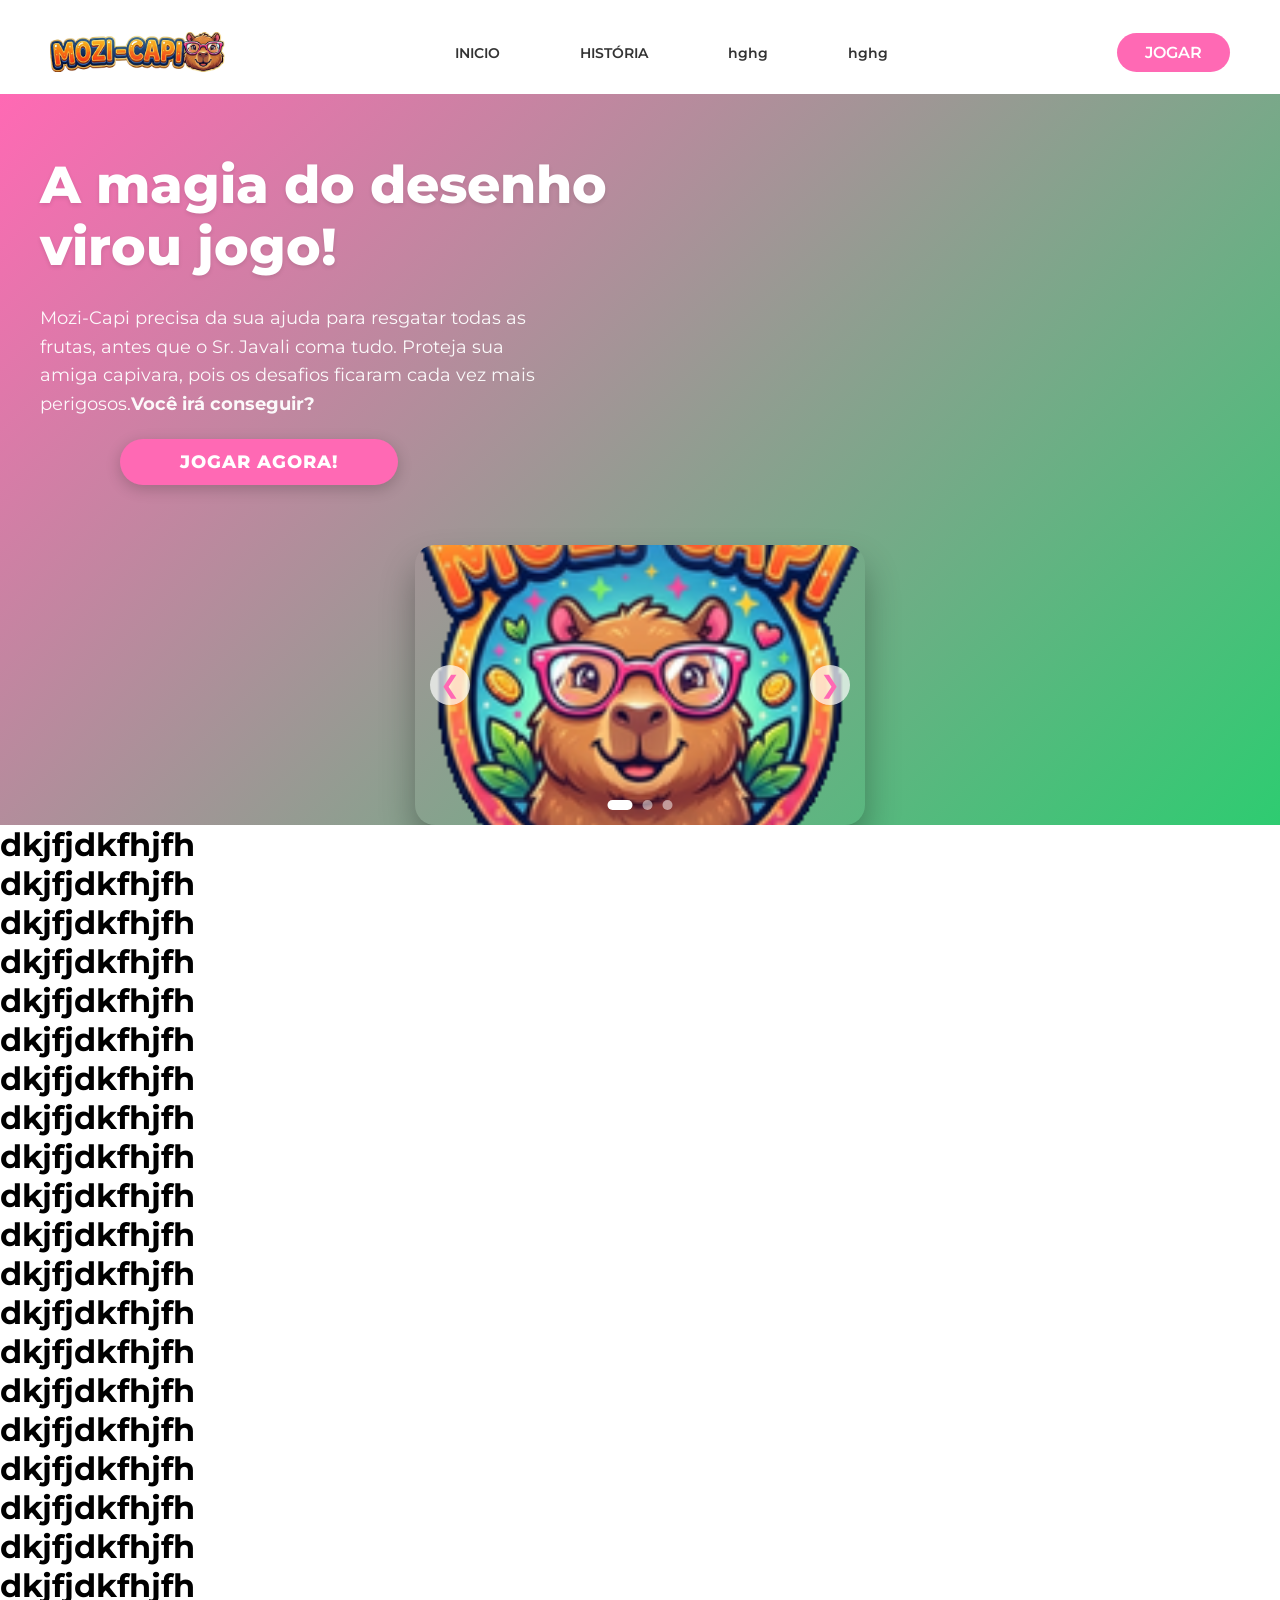
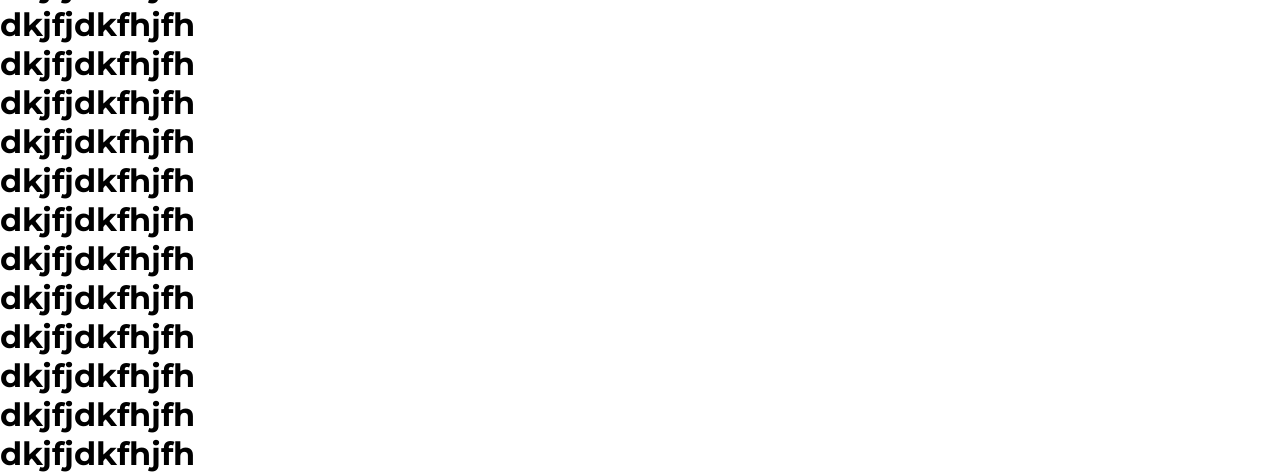
==== index.html @ fa548cd0 "Add files via upload" ====
<!DOCTYPE html>
<html lang="pt-br">
    <head>
        <title>Mozi-Capi</title>
        <meta charset="utf-8">
        <link rel="icon" href="img/Animation 1.png">
        <link rel="stylesheet" href="style.css">
        <meta name="viewport" content="width=device-width">
        <link rel="preconnect" href="https://fonts.googleapis.com">
        <link rel="preconnect" href="https://fonts.gstatic.com" crossorigin>
        <link href="https://fonts.googleapis.com/css2?family=Montserrat:ital,wght@0,100..900;1,100..900&display=swap" rel="stylesheet">
    </head>
        <body>
        <div class="header-wrapper" id="header-wrapper">
            <header class="header">
                <div class="header-container">
                    <a href="index.html" class="logo">   
                        <img src="img/Animation 2.png" alt="logo">
                    </a>
                    <nav class="menu">
                        <ul>
                            <li><a href="index.html">INICIO</a></li>
                            <li><a href="historia.html">HISTÓRIA</a></li>
                            <li><a href="#">hghg</a></li>
                            <li><a href="#">hghg</a></li>
                        </ul>
                    </nav>
                    <div class="header-buttons">
                        <a href="#" class="botao-jogar">JOGAR</a>
                    </div>
                </div>
            </header>
        </div>   
        <section class="hero-background">
            <div class="hero-container">
                <div class="hero-content">
                    <h1 class="hero-title">A magia do desenho<br>virou jogo!</h1>
                    <p class="hero-subtitle">Mozi-Capi precisa da sua ajuda para resgatar todas as
                        <br>frutas, antes que o Sr. Javali coma tudo. Proteja sua
                        <br>amiga capivara, pois os desafios ficaram cada vez mais
                        <br>perigosos.<strong>Você irá conseguir?</strong> 
                    </p>
                    <div class="hero-button-wrapper">
                        <a href="#" class="hero-button">JOGAR AGORA!</a>
                    </div>
                </div>
            </div>
            <div class="hero-carousel">
                <div class="carousel-container">
                    <div class="carousel-slides">
                        <div class="carousel-slide">
                            <img src="img/Animation 1.png" alt="Mozi-Capi aventura 1">
                        </div>
                        <div class="carousel-slide">
                            <img src="img/Animation 2.png" alt="Mozi-Capi aventura 2">
                        </div>
                        <div class="carousel-slide">
                            <img src="img/Animation 1.png" alt="Mozi-Capi aventura 3">
                        </div>
                    </div> 
                <button class="carousel-btn prev-btn">❮</button>
                <button class="carousel-btn next-btn">❯</button>
                <div class="carousel-dots">
                    <span class="dot active"></span>
                    <span class="dot"></span>
                    <span class="dot"></span>
                </div>
            </div>
        </div>
    </div>  
</section>
        <script>
            window.addEventListener('scroll', function() {
                const header = document.getElementById('header-wrapper');
                if(window.scrollY > 50) {
                    header.classList.remove('header-transparent');
                    header.classList.add('header-scrolled');
                } else {
                    header.classList.remove('header-scrolled');
                    header.classList.add('header-transparent');
                }
            });
        </script>
        <h1>dkjfjdkfhjfh</h1>
        <h1>dkjfjdkfhjfh</h1>
        <h1>dkjfjdkfhjfh</h1>
        <h1>dkjfjdkfhjfh</h1>
        <h1>dkjfjdkfhjfh</h1>
        <h1>dkjfjdkfhjfh</h1>
        <h1>dkjfjdkfhjfh</h1>
        <h1>dkjfjdkfhjfh</h1>
        <h1>dkjfjdkfhjfh</h1>
        <h1>dkjfjdkfhjfh</h1>
        <h1>dkjfjdkfhjfh</h1>
        <h1>dkjfjdkfhjfh</h1>
        <h1>dkjfjdkfhjfh</h1>
        <h1>dkjfjdkfhjfh</h1>
        <h1>dkjfjdkfhjfh</h1>
        <h1>dkjfjdkfhjfh</h1>
        <h1>dkjfjdkfhjfh</h1>
        <h1>dkjfjdkfhjfh</h1>
        <h1>dkjfjdkfhjfh</h1>
        <h1>dkjfjdkfhjfh</h1>
        <h1>dkjfjdkfhjfh</h1>
        <h1>dkjfjdkfhjfh</h1>
        <h1>dkjfjdkfhjfh</h1>
        <h1>dkjfjdkfhjfh</h1>
        <h1>dkjfjdkfhjfh</h1>
        <h1>dkjfjdkfhjfh</h1>
        <h1>dkjfjdkfhjfh</h1>
        <h1>dkjfjdkfhjfh</h1>
        <h1>dkjfjdkfhjfh</h1>
        <h1>dkjfjdkfhjfh</h1>
        <h1>dkjfjdkfhjfh</h1>
        <h1>dkjfjdkfhjfh</h1>
        <script src="script.js"></script>
    </body>
</html>
---- style.css ----
* {
    margin: 0;
    padding: 0;
    box-sizing: border-box;
}

body {
    background-color: rgb(255, 255, 255);
    font-family: Montserrat, sans-serif;
}

.header-wrapper {
    padding: 0px 20px;
    position: sticky;
    top: 20px;
    z-index: 100;
    margin-bottom: 0;
}

.header-transparent .header {
    background-color: rgba(255, 255, 255, 0.9);
    box-shadow: none;
    transition: all 0.3s ease;
}

.header-scrolled .header {
    background-color: rgba(255, 255, 255, 0.849);  
    box-shadow: 0 4px 20px rgba(0, 0, 0, 0.1);
    transition: all 0.3s ease;
}

.header {
    background: rgba(255, 255, 255, 0.901);
    border-radius: 60px;
    box-shadow: 0 4px 20px rgba(0, 0, 0, 0.08);
    padding: 12px 30px;
    max-width: 1300px;
    margin: 0 auto;
}

.header-container {
    display: flex;
    justify-content: space-between;
    align-items: center;
    gap: 1rem;
}

.logo img {
    height: 40px;
    width: auto;
    display: block;
}

.menu ul {
    display: flex;
    list-style: none;
    gap: 5rem;
    margin: 0;
    padding: 0;
}

.menu a {
    text-decoration: none;
    color: #333;
    font-weight: 600;
    font-size: 14px;
    transition: color 0.2s;
    white-space: nowrap;
}

.menu a:hover {
    color: #ff69b4;
}

.botao-jogar {
    text-decoration: none;
    background-color: #ff69b4;
    color: white;
    padding: 10px 28px;
    border-radius: 40px;
    font-weight: 600;
    display: inline-block;
    transition: all 0.3s cubic-bezier(0.68, -0.55, 0.265, 1.55);
}

.botao-jogar:hover {
    transform: scale(1.15);
    background-color: #2ecc71;
    box-shadow: 0 8px 25px rgba(108, 59, 154, 0.5);
    cursor: pointer;
}

.botao-jogar:active {
    transform: scale(1.3);
}

.hero-background {
    position: relative;
    background: linear-gradient(135deg, #ff69b4 0%, #2ecc71 100%);
    min-height: 550px;
    width: 100%;
    margin-top: 30px;
    overflow: hidden;
}

.hero-container {
    display: flex;
    flex-direction: row;
    align-items: center;
    justify-content: space-between;
    max-width: 1300px;
    margin: 0 auto;
    padding: 60px 40px;
    gap: 50px;
}

.hero-content {
    flex: 1;
    text-align: left;
    color: white;
    min-width: 300px;
}

.hero-title {
    font-size: 52px;
    font-weight: 800;
    line-height: 1.2;
    margin-bottom: 25px;
    text-shadow: 0 2px 4px rgba(0,0,0,0.1);
}

.hero-subtitle {
    font-size: 18px;
    line-height: 1.6;
    margin-bottom: 5px;
    opacity: 0.95;
    font-weight: 400;
    max-width: 800px;
}

.hero-button-wrapper {
    margin-top: 20px;
    margin-left: 80px;
    text-align: left;
}

.hero-button {
    display: inline-block;
    background-color: #ff69b4;
    color: #ffffff;
    text-decoration: none;
    padding: 12px 60px;
    border-radius: 50px;
    font-weight: 800;
    font-size: 18px;
    letter-spacing: 1px;
    transition: all 0.3s ease;
    box-shadow: 0 4px 15px rgba(0,0,0,0.2);
    text-transform: uppercase;
    text-align: center;
    width: auto;
    max-width: 550px; 
}

.hero-button:hover {
    transform: scale(1.05);
    background-color: #2ecc71;
    color: white;
    box-shadow: 0 8px 25px rgba(0,0,0,0.25);
}

.hero-carousel {
    flex: 1;
    min-width: 350px;
    position: relative;
    display: flex;
    justify-content: center;
}

.carousel-container {
    position: relative;
    width: 100%;
    max-width: 450px;
    border-radius: 20px;
    overflow: hidden;
    box-shadow: 0 20px 35px rgba(0,0,0,0.3);
}

.carousel-slides {
    display: flex;
    transition: transform 0.5s ease-in-out;
}

.carousel-slide {
    min-width: 100%;
    flex-shrink: 0;
}

.carousel-slide img {
    width: 100%;
    height: 280px;
    object-fit: cover;
    display: block;
}

.carousel-btn {
    position: absolute;
    top: 50%;
    transform: translateY(-50%);
    background-color: rgba(255,255,255,0.7);
    color: #ff69b4;
    border: none;
    width: 40px;
    height: 40px;
    border-radius: 50%;
    font-size: 24px;
    cursor: pointer;
    transition: all 0.3s ease;
    z-index: 10;
}

.carousel-btn:hover {
    background-color: white;
    transform: translateY(-50%) scale(1.1);
}

.prev-btn {
    left: 15px;
}

.next-btn {
    right: 15px;
}

.carousel-dots {
    position: absolute;
    bottom: 15px;
    left: 50%;
    transform: translateX(-50%);
    display: flex;
    gap: 10px;
    z-index: 10;
}

.dot {
    width: 10px;
    height: 10px;
    border-radius: 50%;
    background-color: rgba(255,255,255,0.5);
    cursor: pointer;
    transition: all 0.3s ease;
}

.dot.active {
    background-color: white;
    width: 25px;
    border-radius: 10px;
}

.dot:hover {
    background-color: rgba(255,255,255,0.9);
}

@media (max-width: 900px) {
    .hero-container {
        flex-direction: column;
        text-align: center;
        padding: 40px 20px;
    }
    
    .hero-content {
        text-align: center;
    }
    
    .hero-button-wrapper {
        text-align: center;
    }
    
    .hero-carousel {
        width: 100%;
    }
    
    .carousel-container {
        max-width: 100%;
    }
    
    .hero-title {
        font-size: 32px;
    }
}
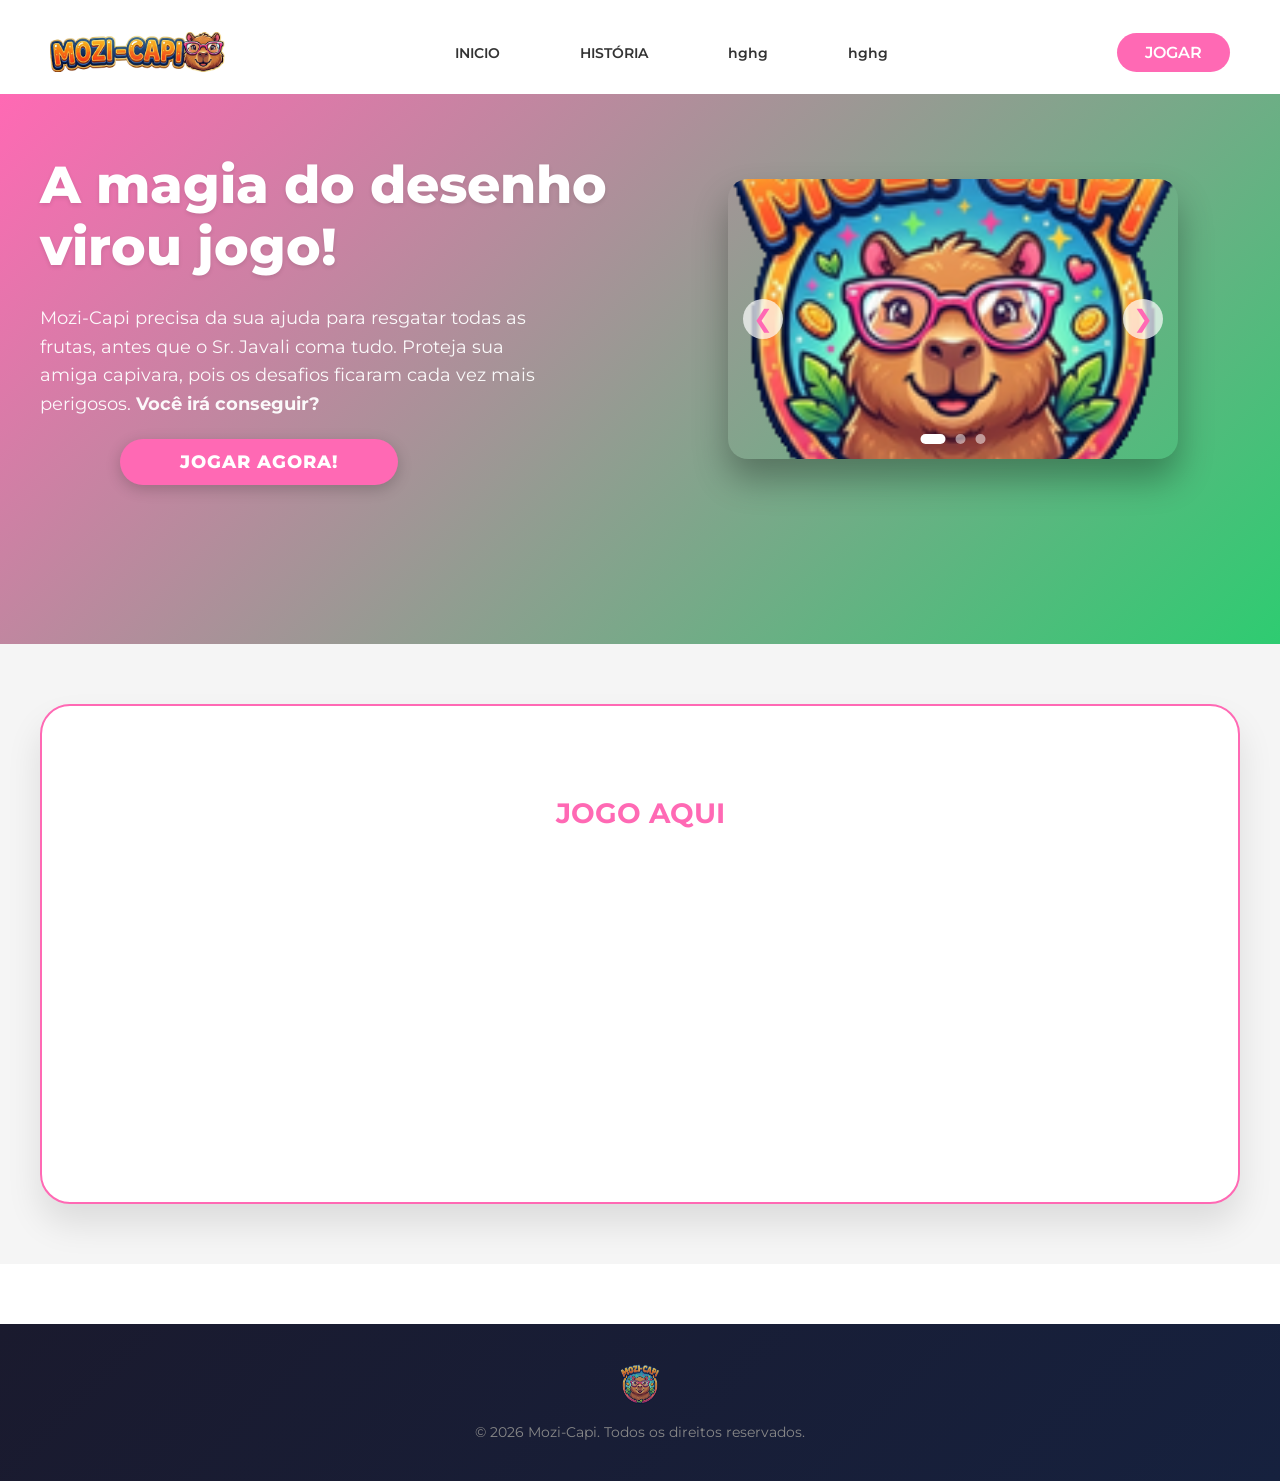
==== commit 065eae9c: "Add files via upload" ====
--- a/index.html
+++ b/index.html
@@ -1,50 +1,52 @@
 <!DOCTYPE html>
 <html lang="pt-br">
-    <head>
-        <title>Mozi-Capi</title>
-        <meta charset="utf-8">
-        <link rel="icon" href="img/Animation 1.png">
-        <link rel="stylesheet" href="style.css">
-        <meta name="viewport" content="width=device-width">
-        <link rel="preconnect" href="https://fonts.googleapis.com">
-        <link rel="preconnect" href="https://fonts.gstatic.com" crossorigin>
-        <link href="https://fonts.googleapis.com/css2?family=Montserrat:ital,wght@0,100..900;1,100..900&display=swap" rel="stylesheet">
-    </head>
-        <body>
-        <div class="header-wrapper" id="header-wrapper">
-            <header class="header">
-                <div class="header-container">
-                    <a href="index.html" class="logo">   
-                        <img src="img/Animation 2.png" alt="logo">
-                    </a>
-                    <nav class="menu">
-                        <ul>
-                            <li><a href="index.html">INICIO</a></li>
-                            <li><a href="historia.html">HISTÓRIA</a></li>
-                            <li><a href="#">hghg</a></li>
-                            <li><a href="#">hghg</a></li>
-                        </ul>
-                    </nav>
-                    <div class="header-buttons">
-                        <a href="#" class="botao-jogar">JOGAR</a>
-                    </div>
-                </div>
-            </header>
-        </div>   
-        <section class="hero-background">
-            <div class="hero-container">
-                <div class="hero-content">
-                    <h1 class="hero-title">A magia do desenho<br>virou jogo!</h1>
-                    <p class="hero-subtitle">Mozi-Capi precisa da sua ajuda para resgatar todas as
-                        <br>frutas, antes que o Sr. Javali coma tudo. Proteja sua
-                        <br>amiga capivara, pois os desafios ficaram cada vez mais
-                        <br>perigosos.<strong>Você irá conseguir?</strong> 
-                    </p>
-                    <div class="hero-button-wrapper">
-                        <a href="#" class="hero-button">JOGAR AGORA!</a>
-                    </div>
+<head>
+    <title>Mozi-Capi</title>
+    <meta charset="utf-8">
+    <link rel="icon" href="img/Animation 1.png">
+    <link rel="stylesheet" href="style.css">
+    <meta name="viewport" content="width=device-width, initial-scale=1.0">
+    <link rel="preconnect" href="https://fonts.googleapis.com">
+    <link rel="preconnect" href="https://fonts.gstatic.com" crossorigin>
+    <link href="https://fonts.googleapis.com/css2?family=Montserrat:ital,wght@0,100..900;1,100..900&display=swap" rel="stylesheet">
+</head>
+<body>
+    <div class="header-wrapper" id="header-wrapper">
+        <header class="header">
+            <div class="header-container">
+                <a href="index.html" class="logo">   
+                    <img src="img/Animation 2.png" alt="logo">
+                </a>
+                <nav class="menu">
+                    <ul>
+                        <li><a href="index.html">INICIO</a></li>
+                        <li><a href="historia.html">HISTÓRIA</a></li>
+                        <li><a href="#">hghg</a></li>
+                        <li><a href="#">hghg</a></li>
+                    </ul>
+                </nav>
+                <div class="header-buttons">
+                    <a href="#" class="botao-jogar">JOGAR</a>
                 </div>
             </div>
+        </header>
+    </div>   
+
+    <section class="hero-background">
+        <div class="hero-container">
+            <div class="hero-content">
+                <h1 class="hero-title">A magia do desenho<br>virou jogo!</h1>
+                <p class="hero-subtitle">
+                    Mozi-Capi precisa da sua ajuda para resgatar todas as
+                    <br>frutas, antes que o Sr. Javali coma tudo. Proteja sua
+                    <br>amiga capivara, pois os desafios ficaram cada vez mais
+                    <br>perigosos. <strong>Você irá conseguir?</strong>
+                </p>
+                <div class="hero-button-wrapper">
+                    <a href="#" class="hero-button">JOGAR AGORA!</a>
+                </div>
+            </div>
+
             <div class="hero-carousel">
                 <div class="carousel-container">
                     <div class="carousel-slides">
@@ -57,62 +59,89 @@
                         <div class="carousel-slide">
                             <img src="img/Animation 1.png" alt="Mozi-Capi aventura 3">
                         </div>
-                    </div> 
-                <button class="carousel-btn prev-btn">❮</button>
-                <button class="carousel-btn next-btn">❯</button>
-                <div class="carousel-dots">
-                    <span class="dot active"></span>
-                    <span class="dot"></span>
-                    <span class="dot"></span>
+                    </div>
+                    <button class="carousel-btn prev-btn">❮</button>
+                    <button class="carousel-btn next-btn">❯</button>
+                    <div class="carousel-dots">
+                        <span class="dot active"></span>
+                        <span class="dot"></span>
+                        <span class="dot"></span>
+                    </div>
                 </div>
             </div>
         </div>
-    </div>  
+    </section>
+
+<section class="quadrado-container">
+    <div class="quadrado">
+        <div class="quadrado-content">
+            <h2 class="quadrado-titulo">JOGO AQUI</h2>
+        </div>
+    </div>
 </section>
-        <script>
-            window.addEventListener('scroll', function() {
-                const header = document.getElementById('header-wrapper');
-                if(window.scrollY > 50) {
-                    header.classList.remove('header-transparent');
-                    header.classList.add('header-scrolled');
-                } else {
-                    header.classList.remove('header-scrolled');
-                    header.classList.add('header-transparent');
-                }
+
+    <script>
+
+        window.addEventListener('scroll', function() {
+            const header = document.getElementById('header-wrapper');
+            if(window.scrollY > 50) {
+                header.classList.remove('header-transparent');
+                header.classList.add('header-scrolled');
+            } else {
+                header.classList.remove('header-scrolled');
+                header.classList.add('header-transparent');
+            }
+        });
+
+        const slides = document.querySelector('.carousel-slides');
+        const slideImages = document.querySelectorAll('.carousel-slide');
+        const prevBtn = document.querySelector('.prev-btn');
+        const nextBtn = document.querySelector('.next-btn');
+        const dots = document.querySelectorAll('.dot');
+        
+        let currentIndex = 0;
+        const totalSlides = slideImages.length;
+        
+        function updateCarousel() {
+            if(slides) {
+                slides.style.transform = `translateX(-${currentIndex * 100}%)`;
+            }
+            dots.forEach((dot, index) => {
+                dot.classList.toggle('active', index === currentIndex);
             });
-        </script>
-        <h1>dkjfjdkfhjfh</h1>
-        <h1>dkjfjdkfhjfh</h1>
-        <h1>dkjfjdkfhjfh</h1>
-        <h1>dkjfjdkfhjfh</h1>
-        <h1>dkjfjdkfhjfh</h1>
-        <h1>dkjfjdkfhjfh</h1>
-        <h1>dkjfjdkfhjfh</h1>
-        <h1>dkjfjdkfhjfh</h1>
-        <h1>dkjfjdkfhjfh</h1>
-        <h1>dkjfjdkfhjfh</h1>
-        <h1>dkjfjdkfhjfh</h1>
-        <h1>dkjfjdkfhjfh</h1>
-        <h1>dkjfjdkfhjfh</h1>
-        <h1>dkjfjdkfhjfh</h1>
-        <h1>dkjfjdkfhjfh</h1>
-        <h1>dkjfjdkfhjfh</h1>
-        <h1>dkjfjdkfhjfh</h1>
-        <h1>dkjfjdkfhjfh</h1>
-        <h1>dkjfjdkfhjfh</h1>
-        <h1>dkjfjdkfhjfh</h1>
-        <h1>dkjfjdkfhjfh</h1>
-        <h1>dkjfjdkfhjfh</h1>
-        <h1>dkjfjdkfhjfh</h1>
-        <h1>dkjfjdkfhjfh</h1>
-        <h1>dkjfjdkfhjfh</h1>
-        <h1>dkjfjdkfhjfh</h1>
-        <h1>dkjfjdkfhjfh</h1>
-        <h1>dkjfjdkfhjfh</h1>
-        <h1>dkjfjdkfhjfh</h1>
-        <h1>dkjfjdkfhjfh</h1>
-        <h1>dkjfjdkfhjfh</h1>
-        <h1>dkjfjdkfhjfh</h1>
-        <script src="script.js"></script>
-    </body>
+        }
+
+        function nextSlide() {
+            currentIndex = (currentIndex + 1) % totalSlides;
+            updateCarousel();
+        }
+        
+        function prevSlide() {
+            currentIndex = (currentIndex - 1 + totalSlides) % totalSlides;
+            updateCarousel();
+        }
+        
+        if (nextBtn && prevBtn) {
+            nextBtn.addEventListener('click', nextSlide);
+            prevBtn.addEventListener('click', prevSlide);
+        }
+        
+        dots.forEach((dot, index) => {
+            dot.addEventListener('click', () => {
+                currentIndex = index;
+                updateCarousel();
+            });
+        });
+    </script>
+    <footer class="footer">
+    <div class="footer-container">
+        <div class="footer-content">
+            <img src="img/Animation 1.png" alt="Mozi-Capi" class="footer-logo">
+            <p class="footer-copyright">
+                © 2026 Mozi-Capi. Todos os direitos reservados.
+            </p>
+        </div>
+    </div>
+</footer>
+</body>
 </html>
--- a/style.css
+++ b/style.css
@@ -261,6 +261,77 @@
     background-color: rgba(255,255,255,0.9);
 }
 
+.quadrado-container {
+    display: flex;
+    justify-content: center;
+    align-items: center;
+    padding: 60px 20px;
+    background-color: #f5f5f5;
+}
+
+.quadrado {
+    width: 100%;
+    min-height: 500px;
+    max-width: 1200px;
+    background-color: white;
+    border-radius: 30px;
+    padding: 90px 60px;
+    border: 2px solid #ff69b4;
+    box-shadow: 0 20px 35px rgba(0, 0, 0, 0.1);
+    transition: transform 0.3s ease, box-shadow 0.3s ease;
+} 
+
+.quadrado:hover {
+    transform: translateY(-5px);
+    box-shadow: 0 25px 40px rgba(0, 0, 0, 0.15);
+}
+
+.quadrado-content {
+    text-align: center;
+}
+
+.quadrado-titulo {
+    font-size: 28px;
+    font-weight: 700;
+    color: #ff69b4;
+    margin-bottom: 20px;
+    font-family: Montserrat, sans-serif;
+}
+
+.quadrado-texto {
+    font-size: 16px;
+    line-height: 1.6;
+    color: #555;
+    font-family: Montserrat, sans-serif;
+}
+
+.footer {
+    background: linear-gradient(135deg, #1a1a2e 0%, #16213e 100%);
+    padding: 40px 20px;
+    margin-top: 60px;
+}
+
+.footer-container {
+    max-width: 1300px;
+    margin: 0 auto;
+}
+
+.footer-content {
+    text-align: center;
+}
+
+.footer-logo {
+    height: 40px;
+    margin-bottom: 15px;
+    opacity: 0.8;
+}
+
+.footer-copyright {
+    color: #888;
+    font-size: 14px;
+    font-family: Montserrat, sans-serif;
+}
+
 @media (max-width: 900px) {
     .hero-container {
         flex-direction: column;
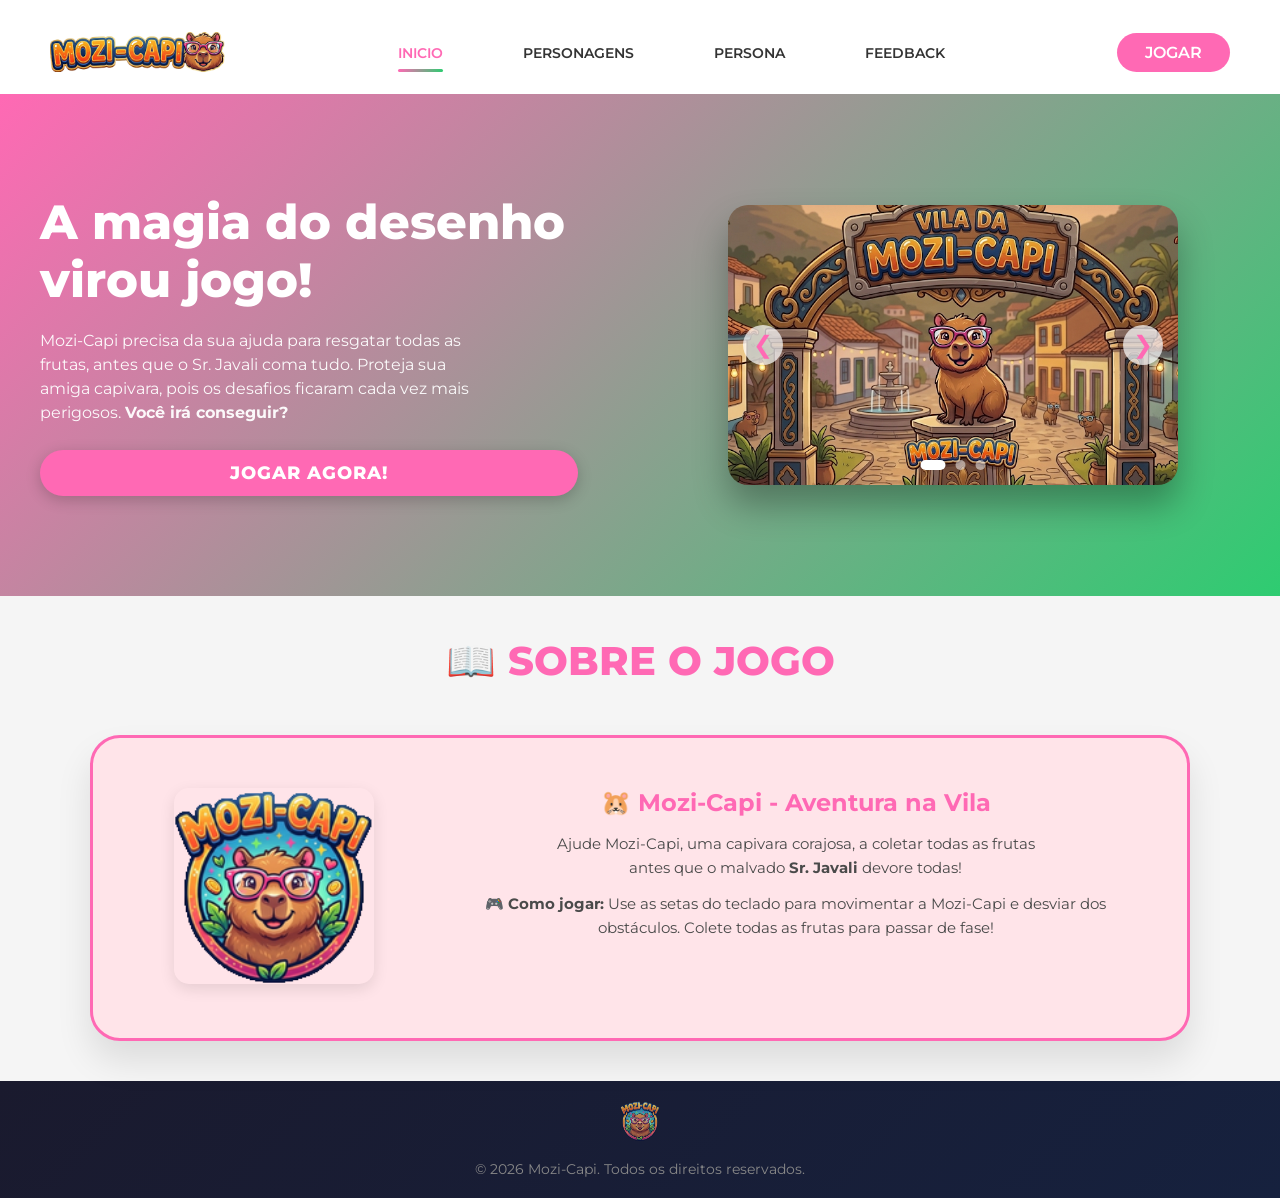
==== commit 19c57fd4: "Add files via upload" ====
--- a/index.html
+++ b/index.html
@@ -17,12 +17,17 @@
                 <a href="index.html" class="logo">   
                     <img src="img/Animation 2.png" alt="logo">
                 </a>
-                <nav class="menu">
+                 <div class="menu-toggle" id="menu-toggle">
+                    <span></span>
+                    <span></span>
+                    <span></span>
+                </div>
+                <nav class="menu" id="menu"> 
                     <ul>
                         <li><a href="index.html">INICIO</a></li>
-                        <li><a href="historia.html">HISTÓRIA</a></li>
-                        <li><a href="#">hghg</a></li>
-                        <li><a href="#">hghg</a></li>
+                        <li><a href="historia.html">PERSONAGENS</a></li>
+                        <li><a href="#">PERSONA</a></li>
+                        <li><a href="#">FEEDBACK</a></li>
                     </ul>
                 </nav>
                 <div class="header-buttons">
@@ -51,13 +56,13 @@
                 <div class="carousel-container">
                     <div class="carousel-slides">
                         <div class="carousel-slide">
-                            <img src="img/Animation 1.png" alt="Mozi-Capi aventura 1">
+                            <img src="img/image (5).png" alt="Mozi-Capi aventura 1">
                         </div>
                         <div class="carousel-slide">
-                            <img src="img/Animation 2.png" alt="Mozi-Capi aventura 2">
+                            <img src="img/3.png" alt="Mozi-Capi aventura 2">
                         </div>
                         <div class="carousel-slide">
-                            <img src="img/Animation 1.png" alt="Mozi-Capi aventura 3">
+                            <img src="img/carrossel.png" alt="Mozi-Capi aventura 3">
                         </div>
                     </div>
                     <button class="carousel-btn prev-btn">❮</button>
@@ -71,17 +76,44 @@
             </div>
         </div>
     </section>
-
-<section class="quadrado-container">
-    <div class="quadrado">
-        <div class="quadrado-content">
-            <h2 class="quadrado-titulo">JOGO AQUI</h2>
+    
+    <section class="quadrado-container" id="jogo-section"> 
+         <h2 class="quadrado-titulo">📖 SOBRE O JOGO</h2>
+        <div class="quadrado">
+           <div class="quadrado-content">
+                <div class="sobre-jogo">
+                    <div class="sobre-imagem">
+                        <img src="img/Animation 1.png" alt="Mozi-Capi">
+                    </div>
+                    <div class="sobre-texto">
+                        <h3>🐹 Mozi-Capi - Aventura na Vila</h3>
+                        <p>
+                        Ajude Mozi-Capi, uma capivara corajosa, a coletar todas as frutas<br> 
+                        antes que o malvado <strong>Sr. Javali</strong> devore todas!
+                    </p>
+                    <p>
+                        🎮 <strong>Como jogar:</strong> Use as setas do teclado para movimentar 
+                        a Mozi-Capi e desviar dos obstáculos. Colete todas as frutas para passar de fase!
+                    </p>     
+                    </div>
+                </div>
+            </div>
         </div>
-    </div>
-</section>
+    </section>
 
     <script>
-
+        
+        function abrirJogo() {
+        window.open('jogo/index.html', '_blank');
+        }
+
+        const botoesJogar = document.querySelectorAll('.botao-jogar, .hero-button');
+        botoesJogar.forEach(botao => {
+            botao.addEventListener('click', function(event) {
+                event.preventDefault();
+                abrirJogo();
+            });
+        });
         window.addEventListener('scroll', function() {
             const header = document.getElementById('header-wrapper');
             if(window.scrollY > 50) {
@@ -132,16 +164,67 @@
                 updateCarousel();
             });
         });
+
+        const currentPage = window.location.pathname.split('/').pop() || 'index.html';
+        const menuLinks = document.querySelectorAll('.menu a');
+
+        menuLinks.forEach(link => {
+            const linkHref = link.getAttribute('href');
+            if (linkHref === currentPage) {
+                link.classList.add('active');
+            }
+         });
+
+        const menuToggle = document.getElementById('menu-toggle');
+        const menu = document.getElementById('menu');
+        const body = document.body; 
+
+        const overlay = document.createElement('div');
+        overlay.className = 'menu-overlay';
+        body.appendChild(overlay);
+
+        menuToggle.addEventListener('click', () => {
+            menuToggle.classList.toggle('active');
+            menu.classList.toggle('open');
+            overlay.classList.toggle('active');
+            body.style.overflow = menu.classList.contains('open') ? 'hidden' : '';
+        });
+
+        overlay.addEventListener('click', () => {
+            menuToggle.classList.remove('active');
+            menu.classList.remove('open');
+            overlay.classList.remove('active');
+            body.style.overflow = '';
+        });
+
+        const menuLinksMobile = document.querySelectorAll('.menu a');
+        menuLinksMobile.forEach(link => {
+            link.addEventListener('click', () => {
+                menuToggle.classList.remove('active');
+                menu.classList.remove('open');
+                overlay.classList.remove('active');
+                body.style.overflow = '';
+            });
+        });
+
+        window.addEventListener('resize', () => {
+            if (window.innerWidth > 768) {
+                menuToggle.classList.remove('active');
+                menu.classList.remove('open');
+                overlay.classList.remove('active');
+                body.style.overflow = '';
+            }
+        });
     </script>
     <footer class="footer">
-    <div class="footer-container">
-        <div class="footer-content">
-            <img src="img/Animation 1.png" alt="Mozi-Capi" class="footer-logo">
-            <p class="footer-copyright">
-                © 2026 Mozi-Capi. Todos os direitos reservados.
-            </p>
+        <div class="footer-container">
+            <div class="footer-content">
+                <img src="img/Animation 1.png" alt="Mozi-Capi" class="footer-logo">
+                <p class="footer-copyright">
+                   © 2026 Mozi-Capi. Todos os direitos reservados.
+                </p>
+            </div>
         </div>
-    </div>
-</footer>
+    </footer>
 </body>
 </html>
--- a/style.css
+++ b/style.css
@@ -66,10 +66,38 @@
     font-size: 14px;
     transition: color 0.2s;
     white-space: nowrap;
+    position: relative;
+    padding-bottom: 5px;
+}
+
+.menu a.active {
+    color: #ff69b4;
+}
+
+.menu a.active::after {
+    content: "";
+    position: absolute;
+    bottom: -5px;
+    left: 0;
+    width: 100%;
+    height: 3px;
+    background: linear-gradient(90deg, #ff69b4, #2ecc71);
+    border-radius: 2px;
 }
 
 .menu a:hover {
     color: #ff69b4;
+}
+
+.menu a:hover::after {
+    content: "";
+    position: absolute;
+    bottom: -5px;
+    left: 0;
+    width: 100%;
+    height: 3px;
+    background: linear-gradient(90deg, #ff69b4, #2ecc71);
+    border-radius: 2px;
 }
 
 .botao-jogar {
@@ -97,7 +125,7 @@
 .hero-background {
     position: relative;
     background: linear-gradient(135deg, #ff69b4 0%, #2ecc71 100%);
-    min-height: 550px;
+    padding: 40px 0;
     width: 100%;
     margin-top: 30px;
     overflow: hidden;
@@ -117,31 +145,26 @@
 .hero-content {
     flex: 1;
     text-align: left;
-    color: white;
-    min-width: 300px;
+    color: white; 
 }
 
 .hero-title {
-    font-size: 52px;
+    font-size: 48px;
     font-weight: 800;
     line-height: 1.2;
+    margin-bottom: 20px; 
+}
+
+.hero-subtitle {
+    font-size: 16px;
+    line-height: 1.5;
     margin-bottom: 25px;
-    text-shadow: 0 2px 4px rgba(0,0,0,0.1);
-}
-
-.hero-subtitle {
-    font-size: 18px;
-    line-height: 1.6;
-    margin-bottom: 5px;
     opacity: 0.95;
-    font-weight: 400;
-    max-width: 800px;
 }
 
 .hero-button-wrapper {
-    margin-top: 20px;
-    margin-left: 80px;
-    text-align: left;
+    margin-top: 10px;
+    width: 100%;
 }
 
 .hero-button {
@@ -149,7 +172,7 @@
     background-color: #ff69b4;
     color: #ffffff;
     text-decoration: none;
-    padding: 12px 60px;
+    padding: 12px 190px;
     border-radius: 50px;
     font-weight: 800;
     font-size: 18px;
@@ -171,7 +194,6 @@
 
 .hero-carousel {
     flex: 1;
-    min-width: 350px;
     position: relative;
     display: flex;
     justify-content: center;
@@ -263,23 +285,36 @@
 
 .quadrado-container {
     display: flex;
+    flex-direction: column;
+    align-items: center;
     justify-content: center;
-    align-items: center;
-    padding: 60px 20px;
+    padding: 40px 20px;
     background-color: #f5f5f5;
 }
 
 .quadrado {
     width: 100%;
-    min-height: 500px;
-    max-width: 1200px;
-    background-color: white;
+    max-width: 1100px;
+    background-color: #ffe4e9;
     border-radius: 30px;
-    padding: 90px 60px;
-    border: 2px solid #ff69b4;
+    padding: 50px 40px;
+    border: 3px solid #ff69b4;
     box-shadow: 0 20px 35px rgba(0, 0, 0, 0.1);
     transition: transform 0.3s ease, box-shadow 0.3s ease;
+    animation: flutuar 3s ease-in-out infinite;
 } 
+
+@keyframes flutuar {
+    0% {
+        transform: translateY(0px);
+    }
+    50% {
+        transform: translateY(-10px);
+    }
+    100% {
+        transform: translateY(0px);
+    }
+}
 
 .quadrado:hover {
     transform: translateY(-5px);
@@ -287,28 +322,22 @@
 }
 
 .quadrado-content {
+    width: 100%;
+}
+
+.quadrado-titulo {
+    font-size: 40px;
+    font-weight: 800;
+    color: #ff69b4;
     text-align: center;
-}
-
-.quadrado-titulo {
-    font-size: 28px;
-    font-weight: 700;
-    color: #ff69b4;
-    margin-bottom: 20px;
-    font-family: Montserrat, sans-serif;
-}
-
-.quadrado-texto {
-    font-size: 16px;
-    line-height: 1.6;
-    color: #555;
+    margin-bottom: 50px;
     font-family: Montserrat, sans-serif;
 }
 
 .footer {
     background: linear-gradient(135deg, #1a1a2e 0%, #16213e 100%);
-    padding: 40px 20px;
-    margin-top: 60px;
+    padding: 20px 20px;
+    margin-top: 0;
 }
 
 .footer-container {
@@ -332,30 +361,203 @@
     font-family: Montserrat, sans-serif;
 }
 
+.sobre-jogo {
+    display: flex;
+    gap: 30px;
+    text-align: center;
+}
+
+.sobre-imagem {
+    flex: 0.8;
+}
+
+.sobre-imagem img {
+    width: 100%;
+    max-width: 200px;
+    border-radius: 15px;
+    box-shadow: 0 5px 15px rgba(0, 0, 0, 0.1);
+}
+
+.sobre-texto {
+    flex: 2;
+}
+
+.sobre-texto h3 {
+    font-size: 24px;
+    color: #ff69b4;
+    margin-bottom: 15px;
+    font-weight: 700;
+}
+
+.sobre-texto p {
+    font-size: 15px;
+    line-height: 1.6;
+    color: #4a4a4a;
+    margin-bottom: 12px;
+}
+
+.menu-toggle {
+    display: none;
+    flex-direction: column;
+    justify-content: space-between;
+    width: 30px;
+    height: 21px;
+    cursor: pointer;
+    z-index: 101;
+}
+
+.menu-toggle span {
+    display: block;
+    width: 100%;
+    height: 3px;
+    background-color: #ff69b4;
+    border-radius: 3px;
+    transition: all 0.3s ease;
+}
+
+.menu-toggle.active span:nth-child(1) {
+    transform: translateY(9px) rotate(45deg);
+}
+
+.menu-toggle.active span:nth-child(2) {
+    opacity: 0;
+}
+
+.menu-toggle.active span:nth-child(3) {
+    transform: translateY(-9px) rotate(-45deg);
+}
+
 @media (max-width: 900px) {
     .hero-container {
         flex-direction: column;
         text-align: center;
-        padding: 40px 20px;
+        padding: 0 20px;
+    }
+
+    .header-container {
+        position: relative;
+        flex-wrap: wrap;
     }
     
     .hero-content {
         text-align: center;
     }
     
-    .hero-button-wrapper {
-        text-align: center;
+    .hero-title {
+        font-size: 32px;
     }
     
     .hero-carousel {
         width: 100%;
-    }
-    
-    .carousel-container {
-        max-width: 100%;
-    }
-    
-    .hero-title {
-        font-size: 32px;
-    }
-}+        margin-top: 30px;
+    }
+    
+    .quadrado-titulo {
+        font-size: 24px;
+    }
+    
+    .sobre-jogo {
+        flex-direction: column;
+        text-align: center;
+    }
+    
+    .sobre-imagem {
+        text-align: center;
+    }
+    
+    .sobre-imagem img {
+        max-width: 150px;
+    }
+    
+    .quadrado {
+        padding: 25px 20px;
+    }
+    
+    .menu ul {
+        gap: 1rem;
+    }
+
+    .menu-toggle {
+        display: flex;
+    }
+    
+    .menu {
+        position: absolute;
+        top: 100%;
+        left: 0;
+        right: 0;
+        width: 100%;
+        max-height: 0;
+        overflow: hidden;
+        background: linear-gradient(135deg, #1a1a2e 0%, #16213e 100%);
+        border-radius: 0 0 20px 20px;
+        transition: max-height 0.4s ease;
+        z-index: 1000;
+        box-shadow: 0 10px 20px rgba(0,0,0,0.2);
+    }
+
+    .menu.open {
+        max-height: 300px;
+    }
+    
+    .menu ul {
+        flex-direction: column;
+        gap: 1rem;
+        padding: 20px;
+        margin: 0;
+    }
+    
+    .menu ul li {
+        text-align: center;
+    }
+    
+    .menu a {
+        color: white;
+        font-size: 16px;
+        padding: 10px;
+        display: block;
+        transition: all 0.3s ease;
+    }
+
+    .menu a:hover {
+        color: #ff69b4;
+        background-color: rgba(255,105,180,0.1);
+        border-radius: 30px;
+    }
+
+    .menu-overlay {
+        position: fixed;
+        top: 0;
+        left: 0;
+        width: 100%;
+        height: 100%;
+        background-color: rgba(0,0,0,0.5);
+        z-index: 999;
+        display: none;
+    }
+    
+    .menu-overlay.active {
+        display: block;
+    }
+
+    .menu-overlay {
+        position: fixed;
+        top: 0;
+        left: 0;
+        width: 100%;
+        height: 100%;
+        background-color: rgba(0,0,0,0.5);
+        z-index: 999;
+        display: none;
+    }
+    
+    .menu-overlay.active {
+        display: block;
+    }
+
+    .botao-jogar {
+        padding: 8px 20px;
+        font-size: 14px;
+    }
+
+}
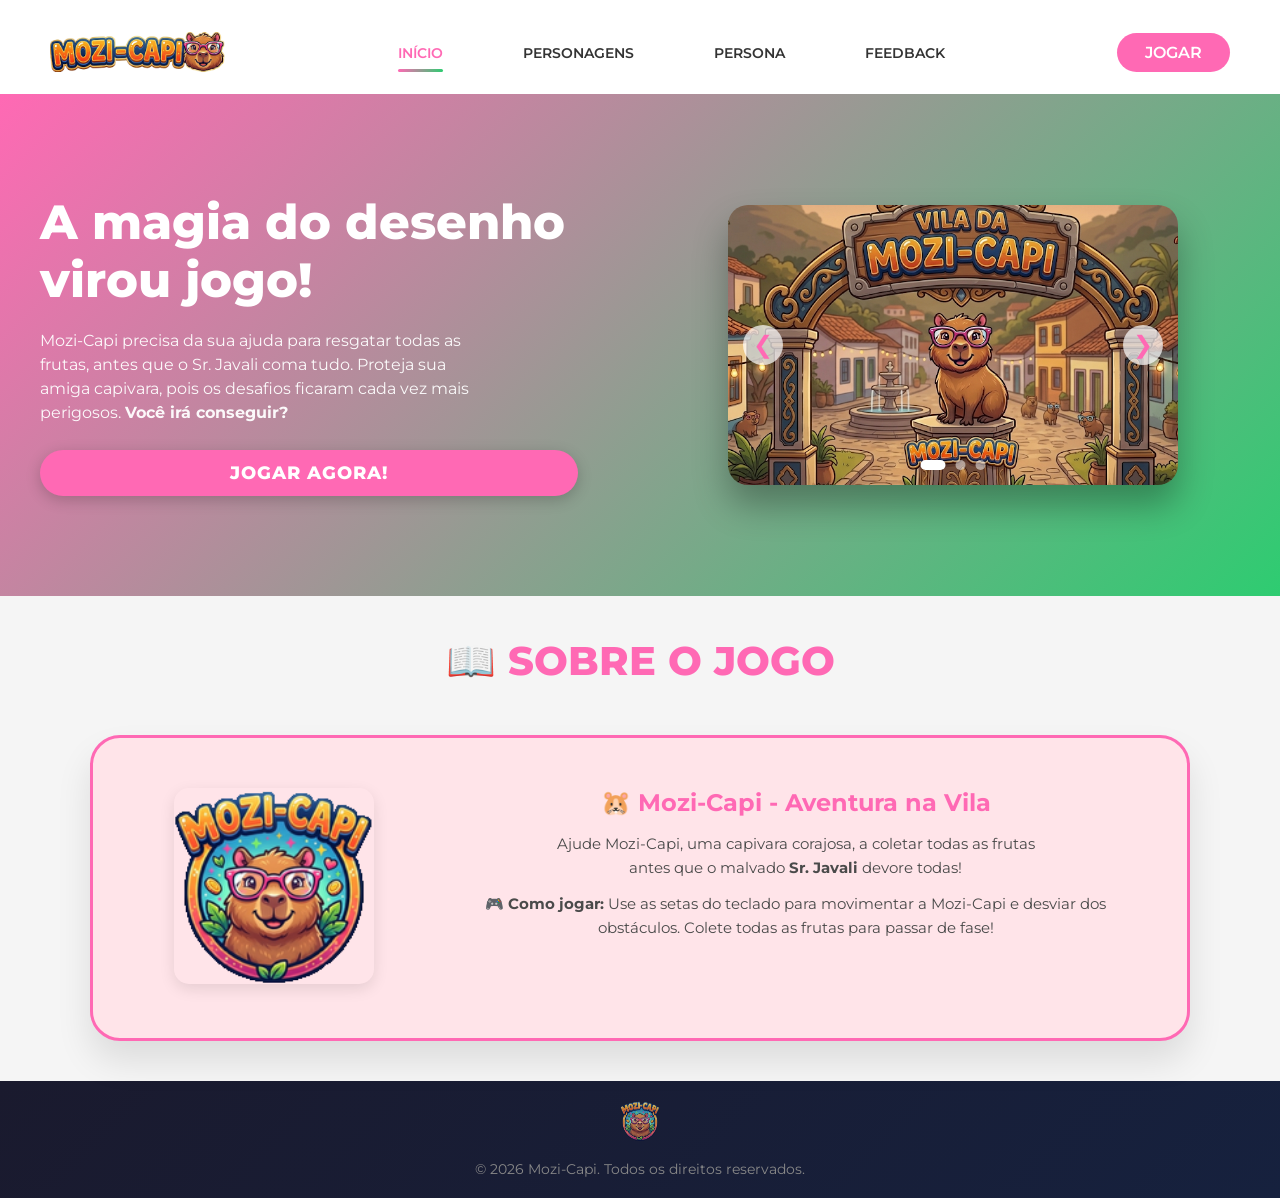
==== commit a4e72821: "Add files via upload" ====
--- a/index.html
+++ b/index.html
@@ -24,8 +24,8 @@
                 </div>
                 <nav class="menu" id="menu"> 
                     <ul>
-                        <li><a href="index.html">INICIO</a></li>
-                        <li><a href="historia.html">PERSONAGENS</a></li>
+                        <li><a href="index.html">INÍCIO</a></li>
+                        <li><a href="personagens.html">PERSONAGENS</a></li>
                         <li><a href="#">PERSONA</a></li>
                         <li><a href="#">FEEDBACK</a></li>
                     </ul>
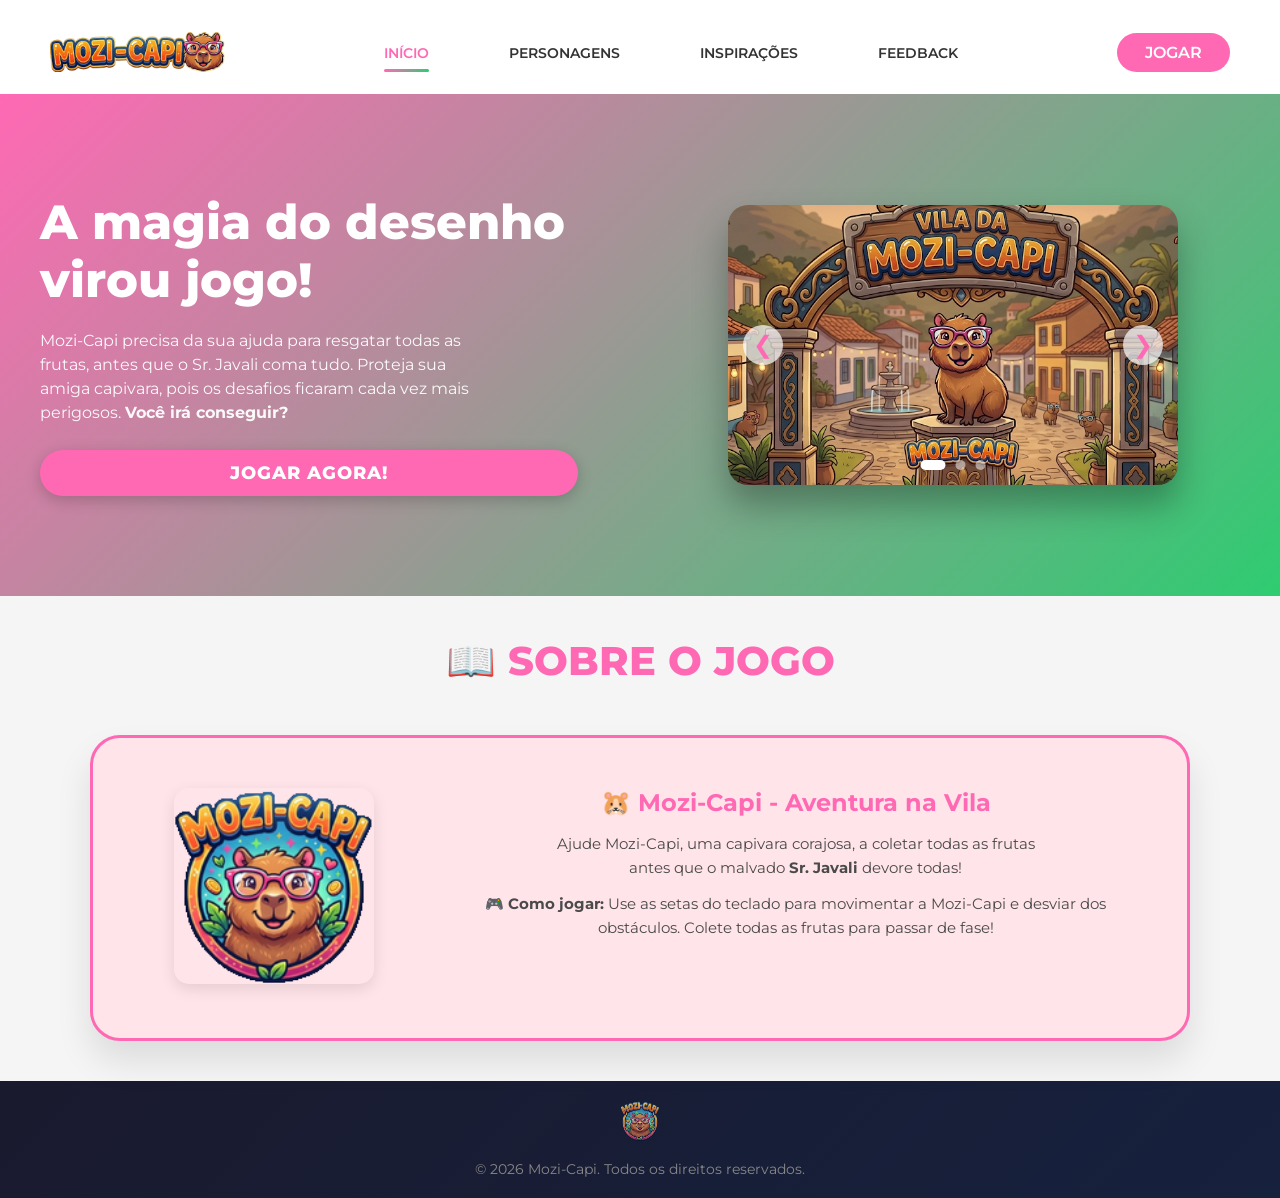
==== commit b8d7f74c: "Add files via upload" ====
--- a/index.html
+++ b/index.html
@@ -26,7 +26,7 @@
                     <ul>
                         <li><a href="index.html">INÍCIO</a></li>
                         <li><a href="personagens.html">PERSONAGENS</a></li>
-                        <li><a href="#">PERSONA</a></li>
+                        <li><a href="#">INSPIRAÇÕES</a></li>
                         <li><a href="#">FEEDBACK</a></li>
                     </ul>
                 </nav>
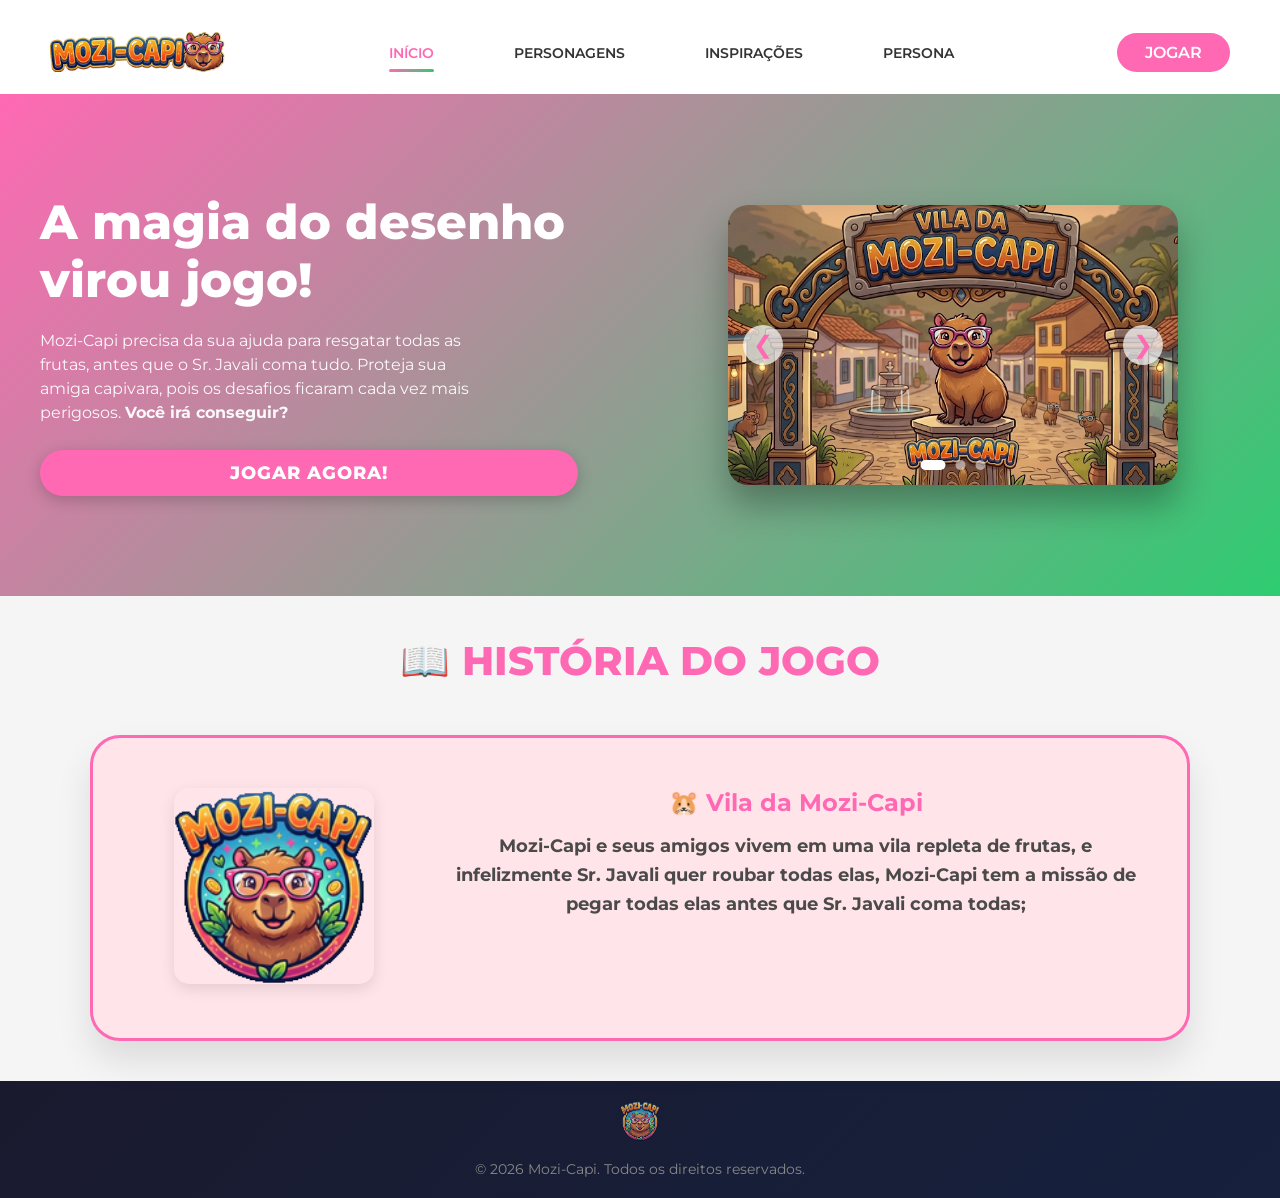
==== commit 2231e4a6: "Add files via upload" ====
--- a/index.html
+++ b/index.html
@@ -26,8 +26,8 @@
                     <ul>
                         <li><a href="index.html">INÍCIO</a></li>
                         <li><a href="personagens.html">PERSONAGENS</a></li>
-                        <li><a href="#">INSPIRAÇÕES</a></li>
-                        <li><a href="#">FEEDBACK</a></li>
+                        <li><a href="ins.html">INSPIRAÇÕES</a></li>
+                        <li><a href="perso.html">PERSONA</a></li>
                     </ul>
                 </nav>
                 <div class="header-buttons">
@@ -78,7 +78,7 @@
     </section>
     
     <section class="quadrado-container" id="jogo-section"> 
-         <h2 class="quadrado-titulo">📖 SOBRE O JOGO</h2>
+         <h2 class="quadrado-titulo">📖 HISTÓRIA DO JOGO</h2>
         <div class="quadrado">
            <div class="quadrado-content">
                 <div class="sobre-jogo">
@@ -86,15 +86,10 @@
                         <img src="img/Animation 1.png" alt="Mozi-Capi">
                     </div>
                     <div class="sobre-texto">
-                        <h3>🐹 Mozi-Capi - Aventura na Vila</h3>
+                        <h3>🐹 Vila da Mozi-Capi</h3>
                         <p>
-                        Ajude Mozi-Capi, uma capivara corajosa, a coletar todas as frutas<br> 
-                        antes que o malvado <strong>Sr. Javali</strong> devore todas!
-                    </p>
-                    <p>
-                        🎮 <strong>Como jogar:</strong> Use as setas do teclado para movimentar 
-                        a Mozi-Capi e desviar dos obstáculos. Colete todas as frutas para passar de fase!
-                    </p>     
+                        <strong>Mozi-Capi e seus amigos vivem em uma vila repleta de frutas, e infelizmente Sr. Javali quer roubar todas elas, Mozi-Capi tem a missão de pegar todas elas antes que Sr. Javali coma todas;</strong>
+                        </p>     
                     </div>
                 </div>
             </div>
--- a/style.css
+++ b/style.css
@@ -390,7 +390,7 @@
 }
 
 .sobre-texto p {
-    font-size: 15px;
+    font-size: 18px;
     line-height: 1.6;
     color: #4a4a4a;
     margin-bottom: 12px;
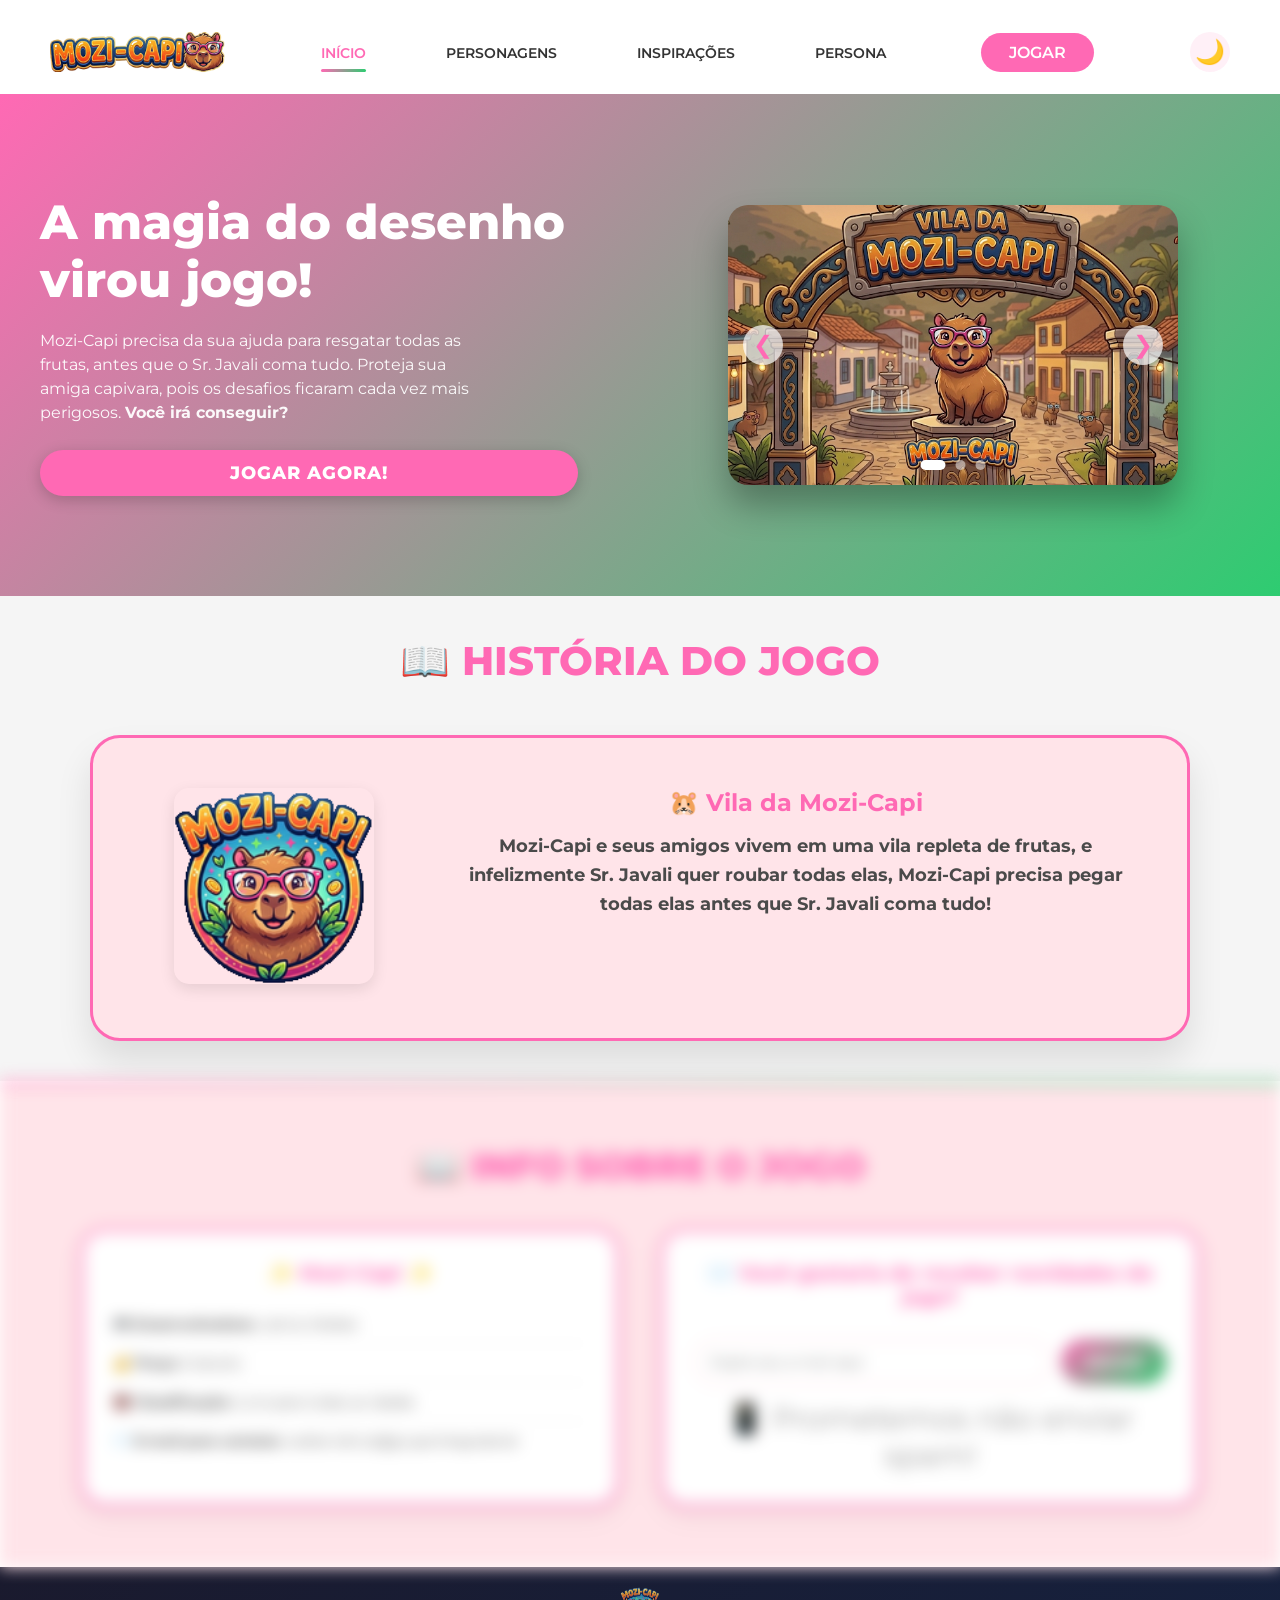
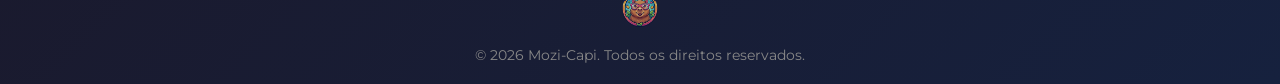
==== commit 081e8447: "Add files via upload" ====
--- a/index.html
+++ b/index.html
@@ -33,6 +33,9 @@
                 <div class="header-buttons">
                     <a href="#" class="botao-jogar">JOGAR</a>
                 </div>
+                <button id="theme-toggle" class="theme-toggle" aria-label="Alternar tema">
+                    🌙
+                </button>
             </div>
         </header>
     </div>   
@@ -88,16 +91,155 @@
                     <div class="sobre-texto">
                         <h3>🐹 Vila da Mozi-Capi</h3>
                         <p>
-                        <strong>Mozi-Capi e seus amigos vivem em uma vila repleta de frutas, e infelizmente Sr. Javali quer roubar todas elas, Mozi-Capi tem a missão de pegar todas elas antes que Sr. Javali coma todas;</strong>
+                        <strong>Mozi-Capi e seus amigos vivem em uma vila repleta de frutas, e infelizmente Sr. Javali quer roubar todas elas, Mozi-Capi precisa pegar todas elas antes que Sr. Javali coma tudo!</strong>
                         </p>     
                     </div>
                 </div>
             </div>
         </div>
     </section>
-
+    <section class="info-section">
+        <div class="linha-divisoria"></div>
+        <div class="info-container">
+            <h2 class="info-titulo">📖 INFO SOBRE O JOGO</h2>
+            <div class="info-grid">
+                <div class="info-quadro-branco" id="quadro-destaques">
+                    <h3 class="quadro-titulo" id="quadro-titulo"></h3>
+                    <ul class="quadro-lista" id="quadro-lista"></ul>
+                </div>
+                <div class="info-quadro-branco">
+                    <h3 class="quadro-titulo">✉️ Você gostaria de receber novidades do jogo?</h3>
+                    <div class="newsletter-form">
+                    <input type="email" class="newsletter-input" placeholder="Digite seu e-mail aqui">
+                    <button class="newsletter-button">ENVIAR</button>
+                </div>
+                <p class="newsletter-obs">📱 Prometemos não enviar spam!</p>
+            </div>
+        </div>
+    </section>
     <script>
-        
+
+        // DOUGLAS-1
+
+        const devJogo = "Letícia Walker";
+        const classJogo = "Livre para todas as idades";
+        const nomeJogo = "Mozi-Capi";
+        const valorJogo = "Gratuito";
+        const emailJogo = "walker.leticia@grupointegrado.br"
+
+        document.getElementById('quadro-titulo').innerHTML = `✨ ${nomeJogo} ✨`;
+
+        const lista = document.getElementById('quadro-lista');
+        lista.innerHTML = `
+            <li>🎮 <strong>Desenvolvedora:</strong> ${devJogo}</li>
+            <li>💰 <strong>Preço:</strong> ${valorJogo}</li>
+            <li>🔞 <strong>Classificação:</strong> ${classJogo}</li>
+            <li>✉️ <strong>E-mail para contato:</strong> ${emailJogo}</li>       
+    `;
+
+        // FIM DOUGLAS-1
+
+        // DOUGLAS-2
+
+        const anoLancamento = 2026;
+        const anoAtual = new Date().getFullYear();
+        if (anoAtual === anoLancamento) {
+            alert("🎉 GRANDE LANÇAMENTO! 🎉\n\nO jogo Mozi-Capi acaba de ser lançado!\nJogue agora e divirta-se!");
+        }
+
+        // FIM DOUGLAS-2
+
+        // DOUGLAS-3
+
+        const btnEnviar = document.querySelector('.newsletter-button');
+        const emailInput = document.querySelector('.newsletter-input');
+    
+        if (btnEnviar && emailInput) {
+        btnEnviar.addEventListener('click', function() {
+            const email = emailInput.value.trim();
+            
+            if (email === '') {
+                alert('📧 Por favor, digite seu e-mail!');
+                emailInput.style.borderColor = '#ff69b4';
+                emailInput.style.animation = 'shake 0.3s ease';
+                setTimeout(() => {
+                    emailInput.style.animation = '';
+                }, 300);
+            } else if (!email.includes('@') || !email.includes('.')) {
+                alert('⚠️ Por favor, digite um e-mail válido!');
+                emailInput.style.borderColor = '#ff69b4';
+            } else {
+                alert(`✅ Obrigado por se inscrever!\n\n📧 E-mail: ${email}\n\n🎮 Você receberá novidades do jogo Mozi-Capi em breve!`);
+                emailInput.value = '';
+                emailInput.style.borderColor = '#2ecc71';
+                setTimeout(() => {
+                    emailInput.style.borderColor = '#ffe4e9';
+                }, 1000);
+            }
+        });
+        
+        emailInput.addEventListener('input', function() {
+            this.style.borderColor = '#ffe4e9';
+        });
+    }
+    
+    // FIM DOUGLAS-3
+
+    // DOUGLAS-4
+
+    let idade = prompt("🔞 Verifique sua idade para acessar as informações do jogo:\n\nQuantos anos você tem?");
+    idade = parseInt(idade);
+    const infoSection = document.querySelector('.info-section');
+
+    if (idade >= 18) {
+        alert("✅ Acesso liberado! Você tem " + idade + " anos e pode ver as informações do jogo.");
+        if (infoSection) {
+            infoSection.style.filter = "blur(0px)";
+        }
+        
+    } else {
+        alert("🔞 Acesso bloqueado! Você tem " + idade + " anos. Conteúdo restrito para maiores de 18 anos.");
+        
+        if (infoSection) {
+            infoSection.style.filter = "blur(8px)";
+            infoSection.style.transition = "filter 0.5s ease";
+        }
+    }
+    
+    // FIM DOUGLAS-4
+
+    const style = document.createElement('style');
+    style.textContent = `
+        @keyframes shake {
+            0%, 100% { transform: translateX(0); }
+            25% { transform: translateX(-5px); }
+            75% { transform: translateX(5px); }
+        }
+    `;
+    document.head.appendChild(style);
+        
+        const themeToggle = document.getElementById('theme-toggle');
+    
+    // Verificar se há tema salvo no localStorage
+    const savedTheme = localStorage.getItem('theme');
+    
+    if (savedTheme === 'dark') {
+        document.body.classList.add('dark-mode');
+        themeToggle.textContent = '☀️';
+    }
+    
+    // Função para alternar tema
+    themeToggle.addEventListener('click', () => {
+        document.body.classList.toggle('dark-mode');
+        
+        if (document.body.classList.contains('dark-mode')) {
+            themeToggle.textContent = '☀️';
+            localStorage.setItem('theme', 'dark');
+        } else {
+            themeToggle.textContent = '🌙';
+            localStorage.setItem('theme', 'light');
+        }
+    });
         function abrirJogo() {
         window.open('jogo/index.html', '_blank');
         }
@@ -171,45 +313,67 @@
          });
 
         const menuToggle = document.getElementById('menu-toggle');
-        const menu = document.getElementById('menu');
-        const body = document.body; 
-
-        const overlay = document.createElement('div');
-        overlay.className = 'menu-overlay';
-        body.appendChild(overlay);
-
-        menuToggle.addEventListener('click', () => {
+    const menu = document.getElementById('menu');
+    const body = document.body;
+
+    if (menuToggle && menu) {
+        // Abrir/fechar menu ao clicar no botão
+        menuToggle.addEventListener('click', function(event) {
+            event.stopPropagation();
             menuToggle.classList.toggle('active');
             menu.classList.toggle('open');
-            overlay.classList.toggle('active');
-            body.style.overflow = menu.classList.contains('open') ? 'hidden' : '';
-        });
-
-        overlay.addEventListener('click', () => {
-            menuToggle.classList.remove('active');
-            menu.classList.remove('open');
-            overlay.classList.remove('active');
-            body.style.overflow = '';
-        });
-
-        const menuLinksMobile = document.querySelectorAll('.menu a');
-        menuLinksMobile.forEach(link => {
-            link.addEventListener('click', () => {
+            
+            // Impede o scroll da página quando o menu está aberto
+            if (menu.classList.contains('open')) {
+                body.style.overflow = 'hidden';
+            } else {
+                body.style.overflow = '';
+            }
+        });
+
+        // CORREÇÃO: Fecha o menu ao clicar em um link, MAS permite a navegação
+        const menuLinks = menu.querySelectorAll('a');
+        menuLinks.forEach(link => {
+            link.addEventListener('click', function(event) {
+                // Salva o destino do link
+                const destino = this.getAttribute('href');
+                
+                // Fecha o menu
                 menuToggle.classList.remove('active');
                 menu.classList.remove('open');
-                overlay.classList.remove('active');
                 body.style.overflow = '';
+                
+                // PERMITE a navegação para a página
+                // Se o link for para outra página, navega normalmente
+                if (destino && destino !== '#' && destino !== 'javascript:void(0)') {
+                    setTimeout(function() {
+                        window.location.href = destino;
+                    }, 200); // Pequeno delay para a animação do menu
+                }
             });
         });
 
-        window.addEventListener('resize', () => {
+        // Fecha o menu ao redimensionar a tela
+        window.addEventListener('resize', function() {
             if (window.innerWidth > 768) {
                 menuToggle.classList.remove('active');
                 menu.classList.remove('open');
-                overlay.classList.remove('active');
                 body.style.overflow = '';
             }
         });
+
+        // Fecha o menu ao clicar fora dele
+        document.addEventListener('click', function(event) {
+            const isClickInsideMenu = menu.contains(event.target);
+            const isClickOnToggle = menuToggle.contains(event.target);
+            
+            if (!isClickInsideMenu && !isClickOnToggle && menu.classList.contains('open')) {
+                menuToggle.classList.remove('active');
+                menu.classList.remove('open');
+                body.style.overflow = '';
+            }
+        });
+    }
     </script>
     <footer class="footer">
         <div class="footer-container">
--- a/style.css
+++ b/style.css
@@ -427,11 +427,478 @@
     transform: translateY(-9px) rotate(-45deg);
 }
 
+.theme-toggle {
+    background: none;
+    border: none;
+    font-size: 24px;
+    cursor: pointer;
+    padding: 8px;
+    border-radius: 50%;
+    transition: all 0.3s ease;
+    display: flex;
+    align-items: center;
+    justify-content: center;
+    width: 40px;
+    height: 40px;
+    background-color: rgba(255, 105, 180, 0.1);
+}
+
+.theme-toggle:hover {
+    transform: scale(1.1);
+    background-color: rgba(255, 105, 180, 0.2);
+}
+
+body.dark-mode {
+    background-color: #121212;
+}
+
+body.dark-mode .header-wrapper {
+    background-color: transparent;
+}
+
+body.dark-mode .header-transparent .header {
+    background-color: transparent;
+}
+
+body.dark-mode .header-scrolled .header {
+    background-color: rgba(30, 30, 40, 0.95) !important;
+    backdrop-filter: blur(10px);
+    box-shadow: 0 4px 20px rgba(0, 0, 0, 0.3);
+    border: none;
+}
+
+body.dark-mode .header {
+    background-color: transparent;
+}
+
+body.dark-mode .menu a {
+    color: #bc0e0e;
+}
+
+body.dark-mode .menu a:hover,
+body.dark-mode .menu a.active {
+    color: #ff69b4;
+}
+
+body.dark-mode .menu a.active::after {
+    background: linear-gradient(90deg, #ff69b4, #2ecc71);
+}
+
+body.dark-mode .botao-jogar {
+    background-color: #ff69b4;
+    color: #121212;
+}
+
+body.dark-mode .botao-jogar:hover {
+    background-color: #2ecc71;
+    color: #121212;
+}
+
+body.dark-mode .menu-toggle span {
+    background-color: #ffffff;
+}
+
+body.dark-mode .menu-toggle.active span {
+    background-color: #ffffff;
+}    
+
+body.dark-mode .menu {
+    background: transparent;  
+    box-shadow: none;
+    border: none;
+}
+
+body.dark-mode .menu.open {
+    background: #0a0a0f;  
+    background: linear-gradient(135deg, #0a0a0f 0%, #0f0f15 100%);
+    box-shadow: 0 10px 25px rgba(0, 0, 0, 0.5);
+    border-top: 1px solid rgba(255, 255, 255, 0.05);
+    border-bottom: 1px solid rgba(255, 255, 255, 0.05);
+}
+
+body.dark-mode .menu a {
+    color: #e0e0e0;
+    background-color: transparent;
+}
+
+body.dark-mode .menu a:hover {
+    color: #ff69b4; 
+    background-color: rgba(255, 105, 180, 0.1);
+}
+
+/* Botão tema */
+body.dark-mode .theme-toggle {
+    background-color: rgba(255, 255, 255, 0.1);
+    color: #ffd700;
+}
+
+body.dark-mode .theme-toggle:hover {
+    background-color: rgba(255, 255, 255, 0.2);
+}
+
+/* ===== GRADIENTES TEMA ESCURO ===== */
+body.dark-mode .hero-background {
+    background: linear-gradient(135deg, #8b2c5e 0%, #1a6b3a 100%);
+}
+
+body.dark-mode .personagens-section {
+    background: linear-gradient(135deg, #8b2c5e 0%, #1a6b3a 100%);
+}
+
+/* ===== CARDS E QUADRADOS ===== */
+body.dark-mode .split-card {
+    background-color: #1e1e2e;
+    box-shadow: 0 20px 35px rgba(0, 0, 0, 0.3);
+}
+
+body.dark-mode .split-imagem {
+    background: #2a2a3a;
+}
+
+body.dark-mode .split-texto {
+    background-color: #1e1e2e;
+}
+
+body.dark-mode .split-titulo {
+    color: #ff69b4;
+}
+
+body.dark-mode .split-descricao {
+    color: #c0c0c0;
+}
+
+body.dark-mode .quadrado-container {
+    background-color: #121212;
+}
+
+body.dark-mode .quadrado {
+    background-color: #1e1e2e;
+    border-color: #ff69b4;
+}
+
+body.dark-mode .quadrado-titulo {
+    color: #ff69b4;
+}
+
+body.dark-mode .sobre-texto h3 {
+    color: #ff69b4;
+}
+
+body.dark-mode .sobre-texto p {
+    color: #c0c0c0;
+}
+
+/* ===== RODAPÉ ===== */
+body.dark-mode .footer {
+    background: #000000;
+}
+
+body.dark-mode .footer-copyright {
+    color: #666;
+}
+
+/* ===== SETA ===== */
+body.dark-mode .seta {
+    border-right-color: #ff69b4;
+    border-bottom-color: #ff69b4;
+}
+
+/* ===== CARROSSEL ===== */
+body.dark-mode .carousel-btn {
+    background-color: rgba(0, 0, 0, 0.7);
+    color: #ff69b4;
+}
+
+body.dark-mode .carousel-btn:hover {
+    background-color: #ff69b4;
+    color: white;
+}
+
+/* ===== TEXTO HERO ===== */
+body.dark-mode .hero-title,
+body.dark-mode .hero-subtitle {
+    color: #ffffff;
+}
+
+body.dark-mode .hero-button {
+    background-color: #ff69b4;
+    color: #121212;
+}
+
+body.dark-mode .hero-button:hover {
+    background-color: #2ecc71;
+    color: #121212;
+}
+
+/* ===== PERSONAGENS ===== */
+body.dark-mode .personagens-titulo {
+    color: #ffffff;
+}
+
+body.dark-mode .personagem-card {
+    background-color: #1e1e2e;
+}
+
+body.dark-mode .personagem-nome {
+    color: #ff69b4;
+    background-color: #1e1e2e;
+}
+
+body.dark-mode .personagem-descricao {
+    color: #c0c0c0;
+    background-color: #1e1e2e;
+}
+
+.info-section {
+    width: 100%;
+    background-color: #ffe4e9;
+    padding: 0;
+    margin: 0;
+}
+
+/* LINHA DIVISÓRIA */
+.linha-divisoria {
+    width: 100%;
+    height: 3px;
+    background: linear-gradient(90deg, #ff69b4, #2ecc71, #ff69b4);
+    background-size: 200% auto;
+    animation: brilhoLinha 3s linear infinite;
+}
+
+@keyframes brilhoLinha {
+    0% { background-position: 0% center; }
+    100% { background-position: 200% center; }
+}
+
+/* CONTAINER PRINCIPAL */
+.info-container {
+    max-width: 1200px;
+    margin: 0 auto;
+    padding: 60px 40px;
+}
+
+/* TÍTULO CENTRALIZADO ACIMA DAS COLUNAS */
+.info-titulo {
+    text-align: center;
+    font-size: 36px;
+    font-weight: 800;
+    color: #ff69b4;
+    margin-bottom: 40px;
+    font-family: Montserrat, sans-serif;
+    position: relative;
+}
+
+.info-titulo-central::after {
+    content: "";
+    position: absolute;
+    bottom: -10px;
+    left: 50%;
+    transform: translateX(-50%);
+    width: 80px;
+    height: 3px;
+    background: linear-gradient(90deg, #ff69b4, #2ecc71);
+    border-radius: 2px;
+}
+
+.info-grid {
+    display: flex;
+    gap: 40px;
+    justify-content: center;
+    align-items: stretch;
+}
+
+.info-quadro-branco {
+    flex: 1;
+    background-color: white;
+    border-radius: 25px;
+    padding: 30px;
+    box-shadow: 0 10px 25px rgba(0, 0, 0, 0.05);
+    border: 3px solid #ff69b4;
+    display: flex;
+    flex-direction: column;
+}
+
+.quadro-icon {
+    font-size: 45px;
+    text-align: center;
+    margin-bottom: 15px;
+}
+
+.quadro-titulo {
+    font-size: 20px;
+    font-weight: 700;
+    color: #ff69b4;
+    text-align: center;
+    margin-bottom: 20px;
+    font-family: Montserrat, sans-serif;
+}
+
+.quadro-texto {
+    font-size: 14px;
+    color: #555;
+    text-align: center;
+    margin-bottom: 15px;
+    font-family: Montserrat, sans-serif;
+}
+
+.quadro-lista {
+    list-style: none;
+    padding: 0;
+    margin: 0;
+}
+
+.quadro-lista li {
+    padding: 10px 0;
+    font-size: 14px;
+    color: #555;
+    font-family: Montserrat, sans-serif;
+    border-bottom: 1px solid #f0f0f0;
+}
+
+.quadro-lista li:last-child {
+    border-bottom: none;
+}
+
+.quadro-lista-mini {
+    list-style: none;
+    padding: 0;
+    margin: 0 0 20px 0;
+    background-color: #fff5f7;
+    border-radius: 15px;
+    padding: 15px;
+}
+
+.quadro-lista-mini li {
+    padding: 6px 0;
+    font-size: 13px;
+    color: #555;
+    font-family: Montserrat, sans-serif;
+}
+
+.newsletter-form {
+    display: flex;
+    gap: 10px;
+    margin-top: 10px;
+    flex-wrap: wrap;
+}
+
+.newsletter-input {
+    flex: 1;
+    min-width: 150px;
+    padding: 12px 15px;
+    border: 2px solid #ffe4e9;
+    border-radius: 50px;
+    font-size: 14px;
+    font-family: Montserrat, sans-serif;
+    transition: all 0.3s ease;
+    outline: none;
+}
+
+.newsletter-input:focus {
+    border-color: #ff69b4;
+    box-shadow: 0 0 0 3px rgba(255, 105, 180, 0.2);
+}
+
+.newsletter-button {
+    background: linear-gradient(135deg, #ff69b4, #2ecc71);
+    color: white;
+    border: none;
+    padding: 12px 25px;
+    border-radius: 50px;
+    font-size: 14px;
+    font-weight: 700;
+    cursor: pointer;
+    transition: all 0.3s ease;
+    font-family: Montserrat, sans-serif;
+}
+
+.newsletter-button:hover {
+    transform: scale(1.05);
+    box-shadow: 0 5px 15px rgba(255, 105, 180, 0.4);
+}
+
+.newsletter-obs {
+    font-size: 30px;
+    color: #999;
+    text-align: center;
+    margin-top: 15px;
+    font-family: Montserrat, sans-serif;
+}
+
+body.dark-mode .info-section {
+    background-color: #1e1e2e;
+}
+
+body.dark-mode .info-titulo-central {
+    color: #ff69b4;
+}
+
+body.dark-mode .info-quadro-branco {
+    background-color: #2a2a3a;
+    border-color: rgba(255, 105, 180, 0.2);
+}
+
+body.dark-mode .quadro-titulo {
+    color: #ff69b4;
+}
+
+body.dark-mode .quadro-texto {
+    color: #c0c0c0;
+}
+
+body.dark-mode .quadro-lista li {
+    color: #c0c0c0;
+    border-bottom-color: #3a3a4a;
+}
+
+body.dark-mode .quadro-lista-mini {
+    background-color: #1e1e2e;
+}
+
+body.dark-mode .quadro-lista-mini li {
+    color: #c0c0c0;
+}
+
+body.dark-mode .newsletter-input {
+    background-color: #1e1e2e;
+    border-color: #3a3a4a;
+    color: #e0e0e0;
+}
+
+body.dark-mode .newsletter-input::placeholder {
+    color: #666;
+}
+
+body.dark-mode .newsletter-obs {
+    color: #666;
+}
+
+.info-section {
+    transition: filter 0.5s ease;
+}
+
+.conteudo-bloqueado {
+    filter: blur(8px);
+    pointer-events: none;
+    user-select: none;
+}
+
+.conteudo-liberado {
+    filter: blur(0px);
+    pointer-events: auto;
+}
+
 @media (max-width: 900px) {
     .hero-container {
         flex-direction: column;
         text-align: center;
         padding: 0 20px;
+    }
+
+    .body.dark-mode .menu {
+        background: #0a0a0f;  /* Fundo preto */
+        box-shadow: 0 10px 20px rgba(0, 0, 0, 0.5);
+        border: 1px solid rgba(255, 255, 255, 0.05);
     }
 
     .header-container {
@@ -489,7 +956,7 @@
         width: 100%;
         max-height: 0;
         overflow: hidden;
-        background: linear-gradient(135deg, #1a1a2e 0%, #16213e 100%);
+        background: linear-gradient(135deg, #ffb7f7 0%, #f282ec 100%);
         border-radius: 0 0 20px 20px;
         transition: max-height 0.4s ease;
         z-index: 1000;
@@ -521,7 +988,7 @@
 
     .menu a:hover {
         color: #ff69b4;
-        background-color: rgba(255,105,180,0.1);
+        
         border-radius: 30px;
     }
 
@@ -531,7 +998,7 @@
         left: 0;
         width: 100%;
         height: 100%;
-        background-color: rgba(0,0,0,0.5);
+    
         z-index: 999;
         display: none;
     }
@@ -546,7 +1013,7 @@
         left: 0;
         width: 100%;
         height: 100%;
-        background-color: rgba(0,0,0,0.5);
+       
         z-index: 999;
         display: none;
     }
